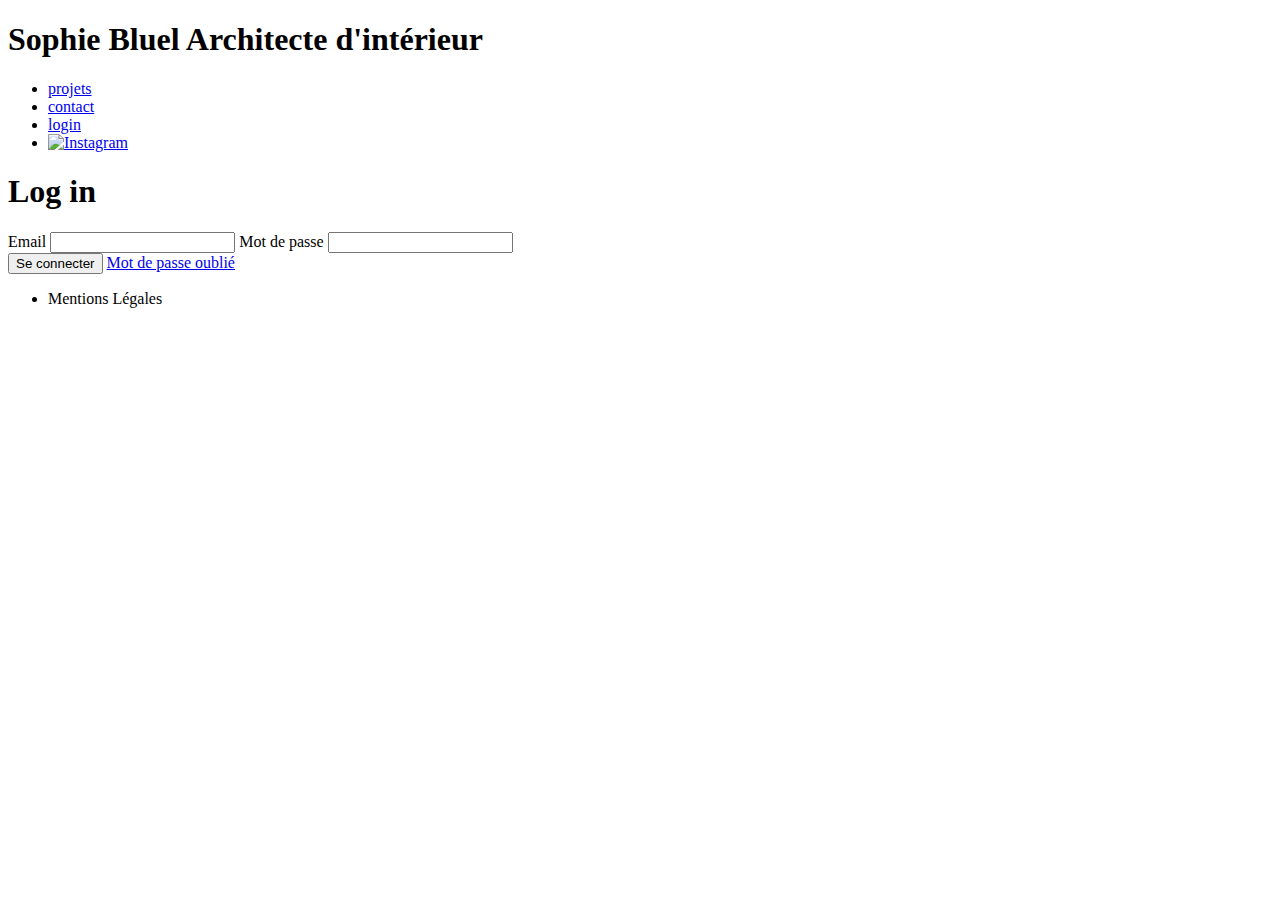
==== FrontEnd/login.html @ 87d869de "setting up login" ====
<!DOCTYPE html>
<html lang="fr">

<head>
    <meta charset="UTF-8">
    <meta http-equiv="X-UA-Compatible" content="IE=edge">
    <meta name="viewport" content="width=device-width, initial-scale=1.0">
    <title>Sophie Bluel - Architecte d'intérieur</title>
</head>

<body>
    <div>
        <header>
            <h1>Sophie Bluel <span>Architecte d'intérieur</span></h1>
            <nav>
                <ul>
                    <li><a href="index.html#portfolio">projets</a></li>
                    <li><a href="index.html#contact">contact</a></li>
                    <li><a href="login.html">login</a> </li>
                    <li> <a href="#"><img src="./assets/icons/instagram.png" alt="Instagram"> </a></li>
                </ul>
            </nav>
        </header>
        <main>
            <section>
                <h1>Log in</h1>
                <div>
                    <form>
                        <label for="email">Email</label>
                        <input type="email" id="email" name="email">

                        <label for="password">Mot de passe</label>
                        <input type="password" id="password" name="password">
                        <div>
                            <button>Se connecter</button>
                            <a href="#">Mot de passe oublié</a>
                        </div>
                    </form>
                </div>
            </section>
        </main>
    </div>
    <footer>
        <nav>
            <ul>
                <li>Mentions Légales</li>
            </ul>
        </nav>
    </footer>
</body>

</html>
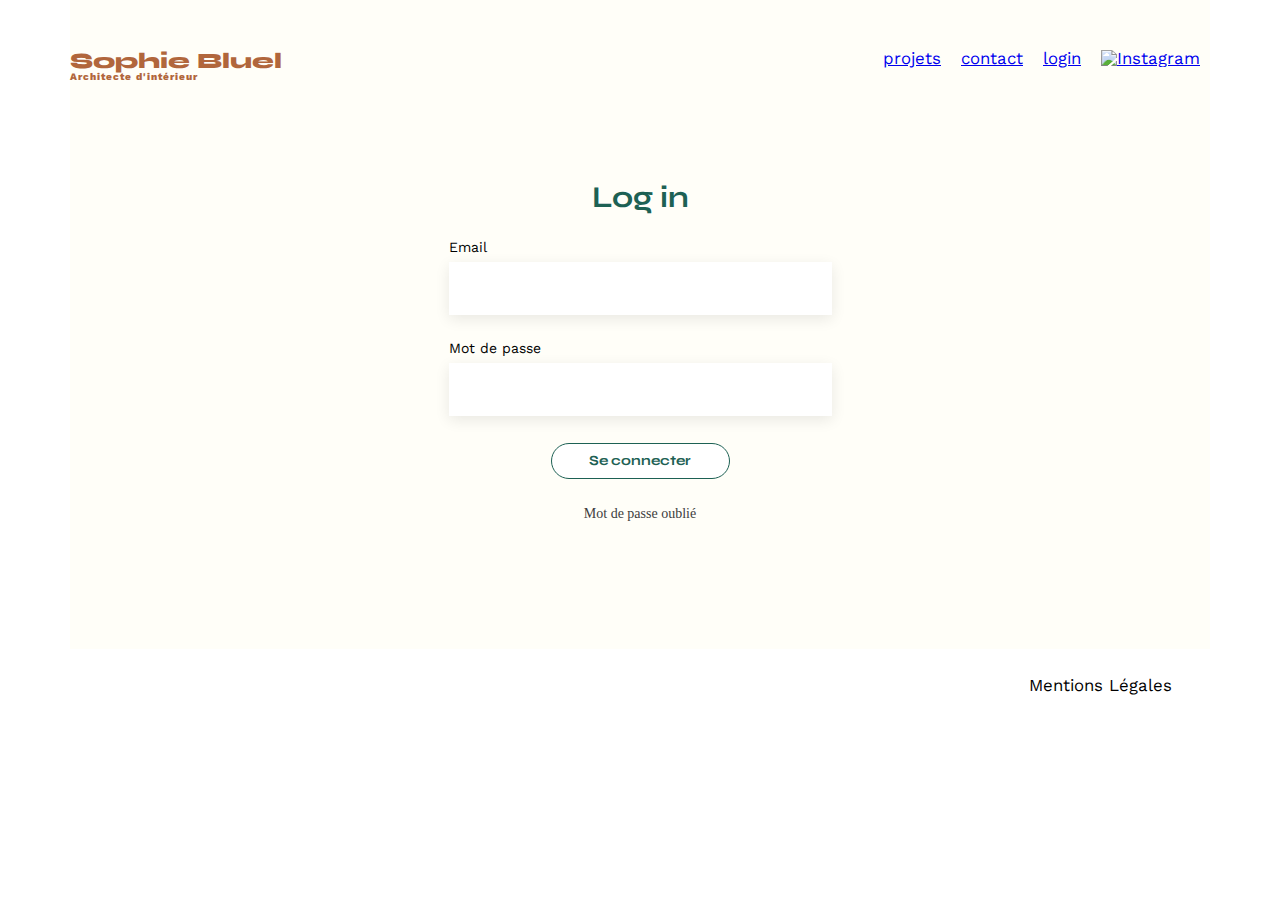
==== commit 4811bf18: "Login CSS unfinished" ====
--- a/FrontEnd/login.html
+++ b/FrontEnd/login.html
@@ -5,12 +5,18 @@
     <meta charset="UTF-8">
     <meta http-equiv="X-UA-Compatible" content="IE=edge">
     <meta name="viewport" content="width=device-width, initial-scale=1.0">
+    <link rel="preconnect" href="https://fonts.googleapis.com">
+    <link rel="preconnect" href="https://fonts.gstatic.com" crossorigin>
+    <link href="https://fonts.googleapis.com/css2?family=Syne:wght@700;800&family=Work+Sans&display=swap"
+        rel="stylesheet">
+    <link rel="stylesheet" href="./assets/style.css">
+    <link rel="stylesheet" href="./assets/login.css">
     <title>Sophie Bluel - Architecte d'intérieur</title>
 </head>
 
 <body>
-    <div>
-        <header>
+    <div class="container">
+        <header id="login__header">
             <h1>Sophie Bluel <span>Architecte d'intérieur</span></h1>
             <nav>
                 <ul>
@@ -22,17 +28,17 @@
             </nav>
         </header>
         <main>
-            <section>
+            <section class="login__section">
                 <h1>Log in</h1>
-                <div>
-                    <form>
+                <div class="login-form__container">
+                    <form class="login__form">
                         <label for="email">Email</label>
                         <input type="email" id="email" name="email">
 
                         <label for="password">Mot de passe</label>
                         <input type="password" id="password" name="password">
-                        <div>
-                            <button>Se connecter</button>
+                        <div class="login-form__container">
+                            <button type="submit" class="loginButton">Se connecter</button>
                             <a href="#">Mot de passe oublié</a>
                         </div>
                     </form>
--- a/FrontEnd/assets/style.css
+++ b/FrontEnd/assets/style.css
@@ -0,0 +1,324 @@
+/* http://meyerweb.com/eric/tools/css/reset/
+   v2.0 | 20110126
+   License: none (public domain)
+*/
+
+html,
+body,
+div,
+span,
+applet,
+object,
+iframe,
+h1,
+h2,
+h3,
+h4,
+h5,
+h6,
+p,
+blockquote,
+pre,
+a,
+abbr,
+acronym,
+address,
+big,
+cite,
+code,
+del,
+dfn,
+em,
+img,
+ins,
+kbd,
+q,
+s,
+samp,
+small,
+strike,
+strong,
+sub,
+sup,
+tt,
+var,
+b,
+u,
+i,
+center,
+dl,
+dt,
+dd,
+ol,
+ul,
+li,
+fieldset,
+form,
+label,
+legend,
+table,
+caption,
+tbody,
+tfoot,
+thead,
+tr,
+th,
+td,
+article,
+aside,
+canvas,
+details,
+embed,
+figure,
+figcaption,
+footer,
+header,
+hgroup,
+menu,
+nav,
+output,
+ruby,
+section,
+summary,
+time,
+mark,
+audio,
+video {
+	margin: 0;
+	padding: 0;
+	border: 0;
+	font-size: 100%;
+	font: inherit;
+	vertical-align: baseline;
+}
+
+/* HTML5 display-role reset for older browsers */
+article,
+aside,
+details,
+figcaption,
+figure,
+footer,
+header,
+hgroup,
+menu,
+nav,
+section {
+	display: block;
+}
+
+body {
+	line-height: 1;
+}
+
+ol,
+ul {
+	list-style: none;
+}
+
+blockquote,
+q {
+	quotes: none;
+}
+
+blockquote:before,
+blockquote:after,
+q:before,
+q:after {
+	content: '';
+	content: none;
+}
+
+table {
+	border-collapse: collapse;
+	border-spacing: 0;
+}
+
+/** end reset css**/
+body {
+	max-width: 1140px;
+	margin: auto;
+	font-family: 'Work Sans';
+	font-size: 14px;
+}
+
+header {
+	display: flex;
+	justify-content: space-between;
+	margin: 50px 0
+}
+
+section {
+	margin: 50px 0
+}
+
+h1 {
+	display: flex;
+	flex-direction: column;
+	font-family: 'Syne';
+	font-size: 22px;
+	font-weight: 800;
+	color: #B1663C
+}
+
+h1>span {
+	font-family: 'Work Sans';
+	font-size: 10px;
+	letter-spacing: 0.1em;
+	;
+}
+
+h2 {
+	font-family: 'Syne';
+	font-weight: 700;
+	font-size: 30px;
+	color: #1D6154
+}
+
+nav ul {
+	display: flex;
+	align-items: center;
+	list-style-type: none;
+
+}
+
+nav li {
+	padding: 0 10px;
+	font-size: 1.2em;
+}
+
+li:hover {
+	color: #B1663C;
+}
+
+#introduction {
+	display: flex;
+	align-items: center;
+}
+
+#introduction figure {
+	flex: 1
+}
+
+#introduction img {
+	display: block;
+	margin: auto;
+	width: 80%;
+}
+
+#introduction article {
+	flex: 1
+}
+
+#introduction h2 {
+	margin-bottom: 1em;
+}
+
+#introduction p {
+	margin-bottom: 0.5em;
+}
+
+#portfolio h2 {
+	text-align: center;
+	margin-bottom: 1em;
+}
+
+/*****FILTER******/
+.filters {
+	display: flex;
+	justify-content: center;
+	gap: 10px;
+	margin-bottom: 3em;
+}
+
+.filterDiv {
+	display: flex;
+	justify-content: center;
+	gap: 1%;
+	margin-bottom: 2rem;
+}
+
+button {
+	font-family: 'Syne';
+	font-size: 14px;
+	font-weight: 700;
+	background-color: white;
+	border-radius: 60px;
+	padding: 5px 15px;
+	color: #1D6154;
+	border: 1px solid #1D6154;
+}
+
+.active {
+	background-color: #1D6154;
+	color: white;
+}
+
+/****GALLERY***/
+
+.gallery {
+	width: 100%;
+	display: grid;
+	grid-template-columns: 1fr 1fr 1fr;
+	grid-column-gap: 20px;
+	grid-row-gap: 20px;
+}
+
+.gallery img {
+	width: 100%;
+
+}
+
+#contact {
+	width: 50%;
+	margin: auto;
+}
+
+#contact>* {
+	text-align: center;
+
+}
+
+#contact h2 {
+	margin-bottom: 20px;
+}
+
+#contact form {
+	text-align: left;
+	margin-top: 30px;
+	display: flex;
+	flex-direction: column;
+}
+
+#contact input {
+	height: 50px;
+	font-size: 1.2em;
+	border: none;
+	box-shadow: 0px 4px 14px rgba(0, 0, 0, 0.09);
+}
+
+#contact label {
+	margin: 2em 0 1em 0;
+}
+
+#contact textarea {
+	border: none;
+	box-shadow: 0px 4px 14px rgba(0, 0, 0, 0.09);
+}
+
+input[type="submit"] {
+	font-family: 'Syne';
+	font-weight: 700;
+	color: white;
+	background-color: #1D6154;
+	margin: 2em auto;
+	width: 180px;
+	text-align: center;
+	border-radius: 60px;
+}
+
+footer nav ul {
+	display: flex;
+	justify-content: flex-end;
+	margin: 2em
+}--- a/FrontEnd/assets/login.css
+++ b/FrontEnd/assets/login.css
@@ -0,0 +1,68 @@
+header,
+main {
+    max-width: 1140px;
+    margin: auto;
+}
+
+.container {
+    background-color: #fffef8;
+}
+
+#login__header {
+    padding: 50px 0px;
+}
+
+.login__section {
+    display: flex;
+    flex-direction: column;
+    padding: 50px 0 100px 0px;
+    margin: 0;
+}
+
+.login__section h1 {
+    font-family: 'syne';
+    font-weight: 700;
+    font-size: 30px;
+    align-items: center;
+    color: #1D6154;
+}
+
+.login__section form {
+    display: flex;
+    flex-direction: column;
+    margin-top: 2em;
+}
+
+.login-form__container {
+    display: flex;
+    flex-direction: column;
+    align-items: center;
+}
+
+.login__form input {
+    height: 51px;
+    width: 379px;
+    left: 530px;
+    top: 338px;
+    box-shadow: 0px 4px 14px 0px #00000017;
+    border: transparent;
+    border-radius: 0px;
+    margin-top: 2%;
+    margin-bottom: 7%;
+}
+
+.login__form button {
+    height: 36px;
+    width: 179px;
+    border-radius: 60px;
+}
+
+.login__form a {
+    text-decoration: none;
+    color: #3D3D3D;
+    font-family: 'work';
+    font-size: 14px;
+    font-weight: 500;
+    margin-top: 2em;
+    margin-bottom: 2em;
+}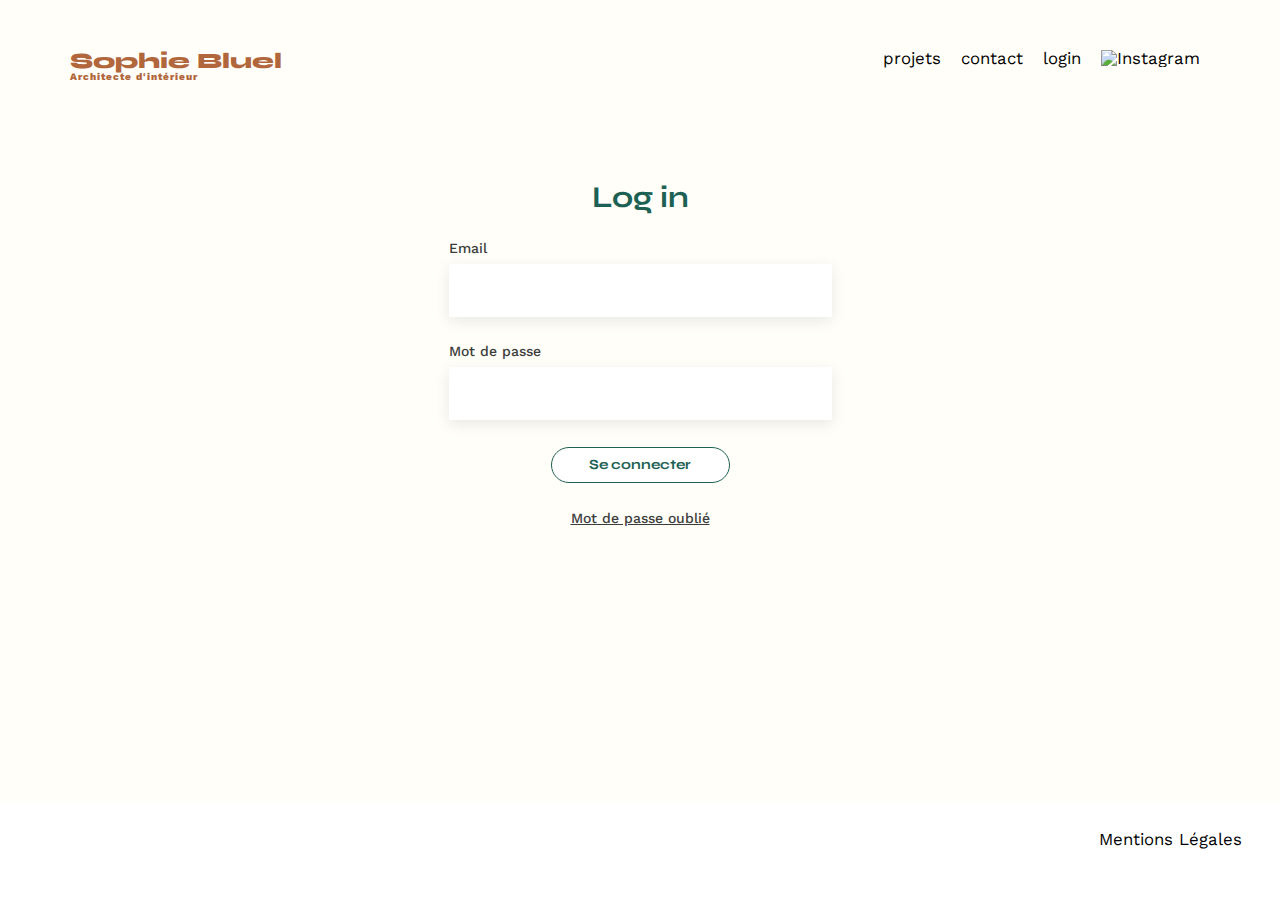
==== commit 1155f718: "setting up login.js" ====
--- a/FrontEnd/login.html
+++ b/FrontEnd/login.html
@@ -53,6 +53,7 @@
             </ul>
         </nav>
     </footer>
+    <script type="module" src="./assets/js/login.js"></script>
 </body>
 
 </html>--- a/FrontEnd/assets/style.css
+++ b/FrontEnd/assets/style.css
@@ -187,6 +187,11 @@
 	font-size: 1.2em;
 }
 
+li a {
+	text-decoration: none;
+	color: black;
+}
+
 li:hover {
 	color: #B1663C;
 }
@@ -266,7 +271,6 @@
 
 .gallery img {
 	width: 100%;
-
 }
 
 #contact {
@@ -320,5 +324,5 @@
 footer nav ul {
 	display: flex;
 	justify-content: flex-end;
-	margin: 2em
+	margin: 2em;
 }--- a/FrontEnd/assets/login.css
+++ b/FrontEnd/assets/login.css
@@ -1,3 +1,8 @@
+/*annulation de la valeur max précédente et important pour la priorité surpasse le style.css*/
+body {
+    max-width: unset !important;
+}
+
 header,
 main {
     max-width: 1140px;
@@ -15,12 +20,12 @@
 .login__section {
     display: flex;
     flex-direction: column;
-    padding: 50px 0 100px 0px;
+    padding: 50px 0 250px 0px;
     margin: 0;
 }
 
 .login__section h1 {
-    font-family: 'syne';
+    font-family: Syne;
     font-weight: 700;
     font-size: 30px;
     align-items: center;
@@ -37,6 +42,15 @@
     display: flex;
     flex-direction: column;
     align-items: center;
+}
+
+.login__form label {
+    color: #3D3D3D;
+    font-family: Work Sans;
+    letter-spacing: 0em;
+    font-size: 14px;
+    font-weight: 500;
+    line-height: 16px;
 }
 
 .login__form input {
@@ -58,9 +72,8 @@
 }
 
 .login__form a {
-    text-decoration: none;
     color: #3D3D3D;
-    font-family: 'work';
+    font-family: Work Sans;
     font-size: 14px;
     font-weight: 500;
     margin-top: 2em;
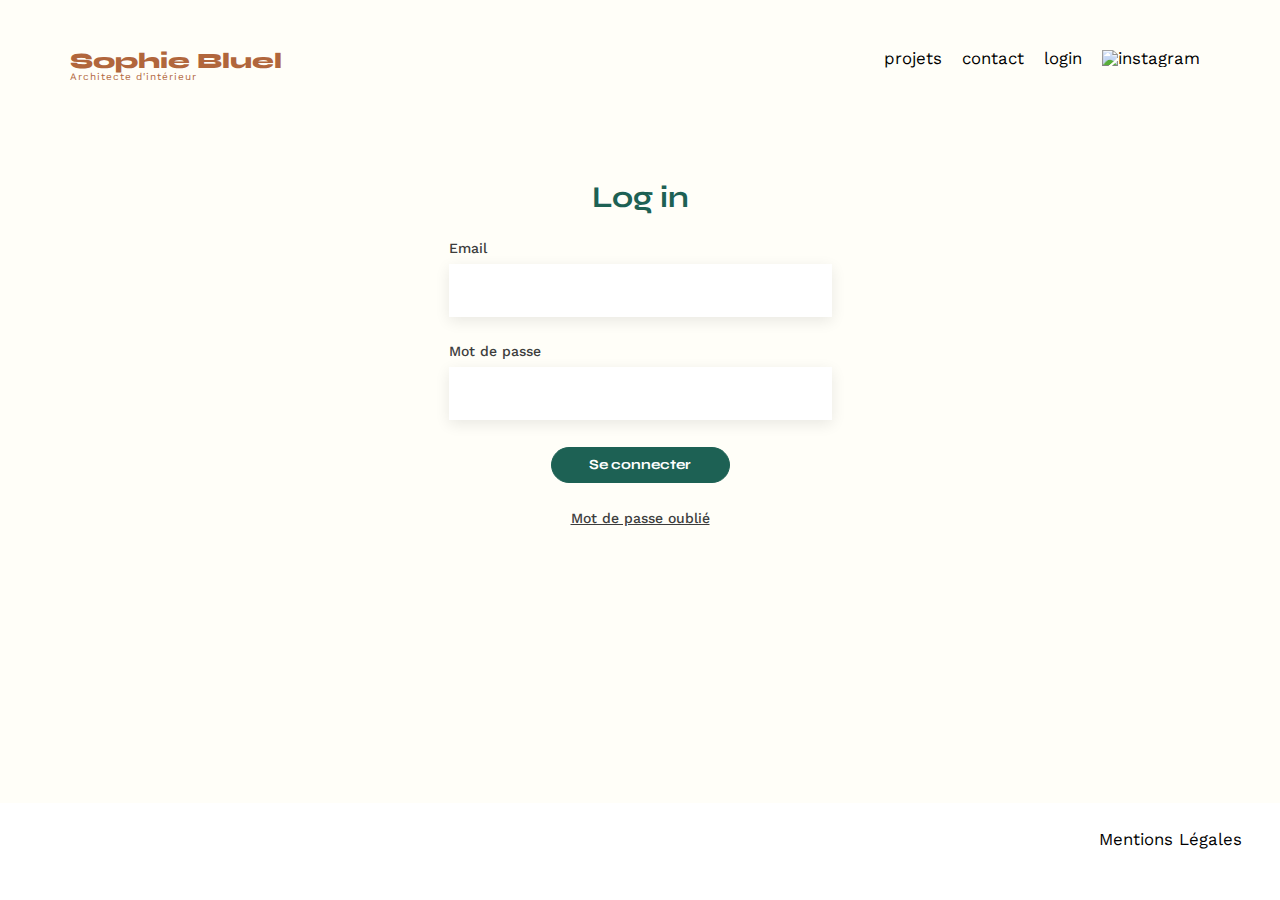
==== commit 1878215d: "CSS finishing" ====
--- a/FrontEnd/login.html
+++ b/FrontEnd/login.html
@@ -23,7 +23,7 @@
                     <li><a href="index.html#portfolio">projets</a></li>
                     <li><a href="index.html#contact">contact</a></li>
                     <li><a href="login.html">login</a> </li>
-                    <li> <a href="#"><img src="./assets/icons/instagram.png" alt="Instagram"> </a></li>
+                    <li> <a href="#"><img src="./assets/icons/instagram.png" alt="instagram"> </a></li>
                 </ul>
             </nav>
         </header>
@@ -34,9 +34,10 @@
                     <form class="login__form">
                         <label for="email">Email</label>
                         <input type="email" id="email" name="email">
-
+                        <span class="error-message"></span>
                         <label for="password">Mot de passe</label>
                         <input type="password" id="password" name="password">
+                        <span class="error-message"></span>
                         <div class="login-form__container">
                             <button type="submit" class="loginButton">Se connecter</button>
                             <a href="#">Mot de passe oublié</a>
--- a/FrontEnd/assets/style.css
+++ b/FrontEnd/assets/style.css
@@ -114,6 +114,7 @@
 ol,
 ul {
 	list-style: none;
+	text-decoration: none;
 }
 
 blockquote,
@@ -165,7 +166,7 @@
 	font-family: 'Work Sans';
 	font-size: 10px;
 	letter-spacing: 0.1em;
-	;
+	font-weight: 400;
 }
 
 h2 {
@@ -192,8 +193,14 @@
 	color: black;
 }
 
-li:hover {
-	color: #B1663C;
+li a:hover {
+	color: black;
+	font-weight: 700;
+}
+
+.insta-icon {
+	width: 20px;
+	height: 20px;
 }
 
 #introduction {
@@ -273,6 +280,12 @@
 	width: 100%;
 }
 
+.gallery figure {
+	display: flex;
+	background-size: cover;
+	flex-direction: column;
+}
+
 #contact {
 	width: 50%;
 	margin: auto;
@@ -325,4 +338,298 @@
 	display: flex;
 	justify-content: flex-end;
 	margin: 2em;
+}
+
+/*ADMIN*/
+
+.d-none {
+	display: none !important;
+}
+
+.admin-div {
+	display: flex;
+	justify-content: center;
+	flex-direction: row;
+	align-items: baseline;
+	gap: 35px;
+	margin-bottom: 4rem;
+	margin-top: 6rem;
+}
+
+.admin-bar {
+
+	display: flex;
+	align-items: center;
+	justify-content: center;
+	background-color: black;
+	width: 100%;
+	padding-top: 10px;
+	padding-bottom: 10px;
+	gap: 15px;
+	position: absolute;
+	top: 0;
+	left: 0;
+}
+
+.adminHeader {
+	margin-top: 100px;
+}
+
+.admin-bar i {
+	color: white;
+	font-size: 1.5rem;
+}
+
+.admin-div i {
+	font-size: 20px;
+}
+
+.admin-div i,
+p {
+	cursor: pointer;
+}
+
+.admin-bar p {
+	color: white;
+	font-size: large;
+}
+
+.admin-bar button {
+	font-family: Work Sans;
+	padding: 10px;
+	padding-left: 25px;
+	padding-right: 25px;
+	font-size: large;
+}
+
+/***MODAL***/
+
+.modal-div-link {
+	display: flex;
+	align-items: baseline;
+	gap: 10px;
+}
+
+.modal-div-link i,
+p {
+	cursor: pointer;
+}
+
+.modal {
+	position: fixed;
+	top: 0;
+	left: 0;
+	width: 100%;
+	height: 100%;
+	background-color: rgb(0, 0, 0);
+	background-color: rgba(0, 0, 0, 0.4);
+}
+
+.modal-content,
+.modal-ajouter-content {
+	background-color: white;
+	height: 670px;
+	width: 500px;
+	top: 10%;
+	left: 35%;
+	position: absolute;
+	border-radius: 10px;
+	padding-left: 90px;
+	padding-right: 90px;
+	overflow-y: auto;
+}
+
+.modal-wrapper,
+.modal-ajouter-wrapper {
+	display: flex;
+	flex-direction: column;
+	justify-content: center;
+	align-items: center;
+	padding-top: 45px;
+	margin-bottom: 20px;
+}
+
+.close {
+	color: black;
+	font-size: 25px;
+	position: absolute;
+	right: 21px;
+	top: 8px;
+	padding: 11px;
+}
+
+.return-arrow {
+	position: absolute;
+	top: 0;
+	left: 0;
+	padding: 30px;
+}
+
+/*croix de fermeture*/
+.close:hover,
+.close:focus {
+	text-decoration: none;
+	cursor: pointer;
+}
+
+.modal-wrapper button {
+	background-color: #1D6154;
+	color: white;
+	margin-bottom: 1rem;
+	margin-top: 1.5rem;
+	width: 60%;
+	padding: 10px;
+}
+
+.modal-wrapper h3 {
+	font-size: 25px;
+}
+
+.modal-wrapper a {
+	color: red;
+}
+
+.divider {
+	width: 100%;
+	margin-top: 25px;
+}
+
+/********Gallery miniature***************/
+.miniGallery {
+	display: flex;
+	position: relative;
+	height: 100%;
+	width: 100%;
+	flex-wrap: wrap;
+	gap: 10px;
+	margin-top: 3em;
+}
+
+.miniGallery figure {
+	display: flex;
+	flex-direction: column;
+	gap: 3px;
+	margin-bottom: 5px;
+	position: relative;
+	background-size: cover;
+}
+
+.miniGallery img {
+	height: 100px;
+	flex: 1;
+	width: 104px;
+}
+
+.miniGallery i {
+	z-index: 10;
+	position: absolute;
+	color: white;
+	background-color: black;
+	padding: 4px;
+	right: 4px;
+	border-radius: 5px;
+	top: 5px;
+	font-size: 8px;
+}
+
+#image-preview {
+	width: 200px;
+	height: 169px;
+	object-fit: cover;
+}
+
+.main-pic {
+	margin-left: 10%;
+	margin-top: 2%;
+}
+
+.modal-ajouter-wrapper h3 {
+	font-size: 25px;
+	margin-bottom: 1rem;
+}
+
+.modal-ajouter-wrapper div {
+	background-color: #E8F1F6;
+	width: 100%;
+	height: 169px;
+	display: flex;
+	flex-direction: column;
+	align-items: center;
+	border-radius: 3px;
+	margin-bottom: 40px;
+}
+
+.select-category {
+	margin-top: 1rem;
+	margin-bottom: 1rem;
+}
+
+.ajouter-btn {
+	display: flex;
+	justify-content: center;
+	align-items: center;
+	width: 173px;
+	color: #306685;
+	background-color: #CBD6DC;
+	padding: 8px 20px;
+	border: transparent;
+	margin-bottom: 5px;
+	border-radius: 50px;
+	height: 36px;
+	cursor: pointer;
+}
+
+.green-bg {
+	background-color: #1D6154 !important;
+}
+
+.titre {
+	align-self: self-start;
+	margin-bottom: 1rem;
+	font-weight: bold;
+	margin-top: 1rem;
+}
+
+.titre-margin-top {
+	margin-top: 2rem;
+}
+
+input,
+select {
+	border: transparent;
+	width: 100%;
+	height: 55px;
+	box-shadow: 0px 4px 14px 0px #00000017;
+}
+
+.valider-btn {
+	width: 237px !important;
+	background-color: #A7A7A7;
+	color: white;
+	height: 36px !important;
+	border-radius: 60px !important;
+	display: flex;
+	justify-content: center;
+}
+
+.list-formats {
+	font-size: 10px;
+}
+
+/*******Ajouter les photos*******/
+form {
+	margin-top: 2rem;
+}
+
+.image-placeholder {
+	font-size: 46px;
+	margin-bottom: 10px;
+	color: #B9C5CC;
+}
+
+.ajouter-photo-img-div {
+	display: flex;
+	flex-direction: column;
+	justify-content: center;
+	align-items: center;
 }--- a/FrontEnd/assets/login.css
+++ b/FrontEnd/assets/login.css
@@ -69,6 +69,12 @@
     height: 36px;
     width: 179px;
     border-radius: 60px;
+    color: white;
+    background-color: #1D6154;
+}
+
+.login__form button:hover {
+    cursor: pointer;
 }
 
 .login__form a {
